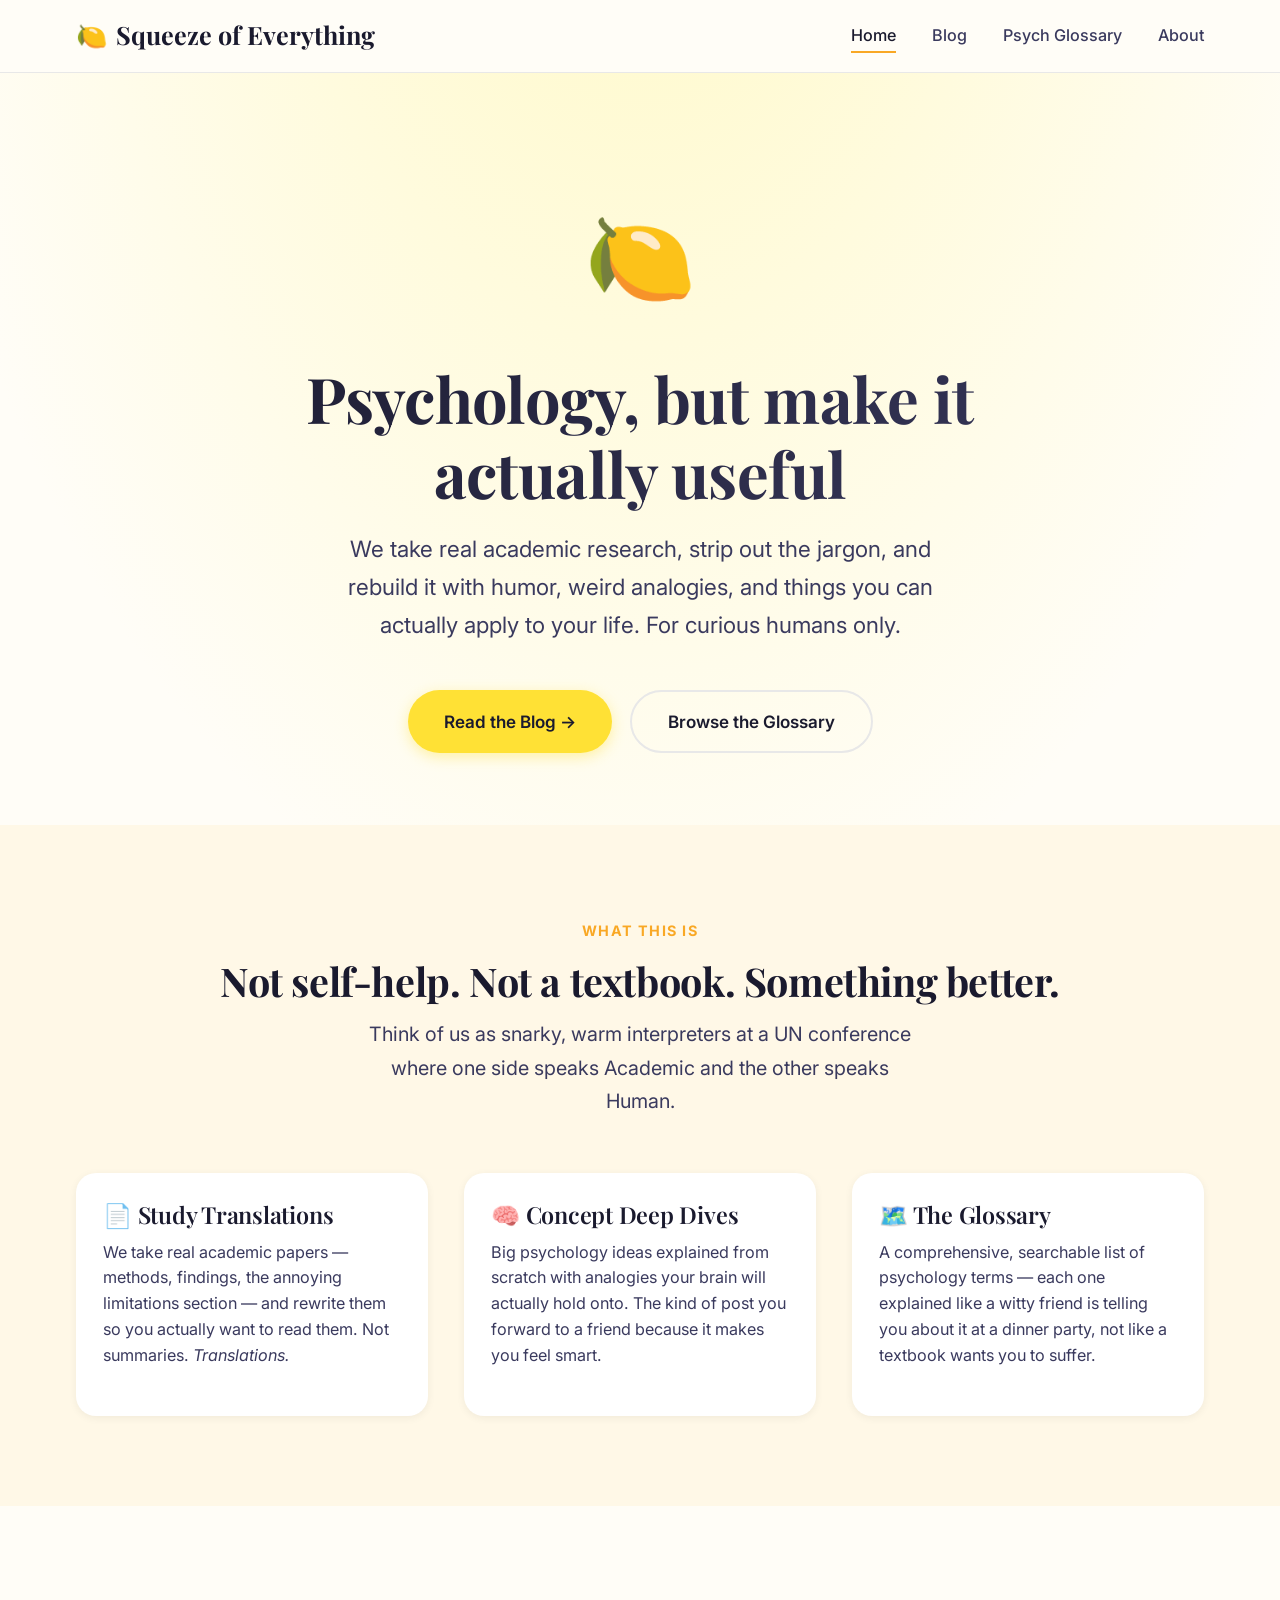
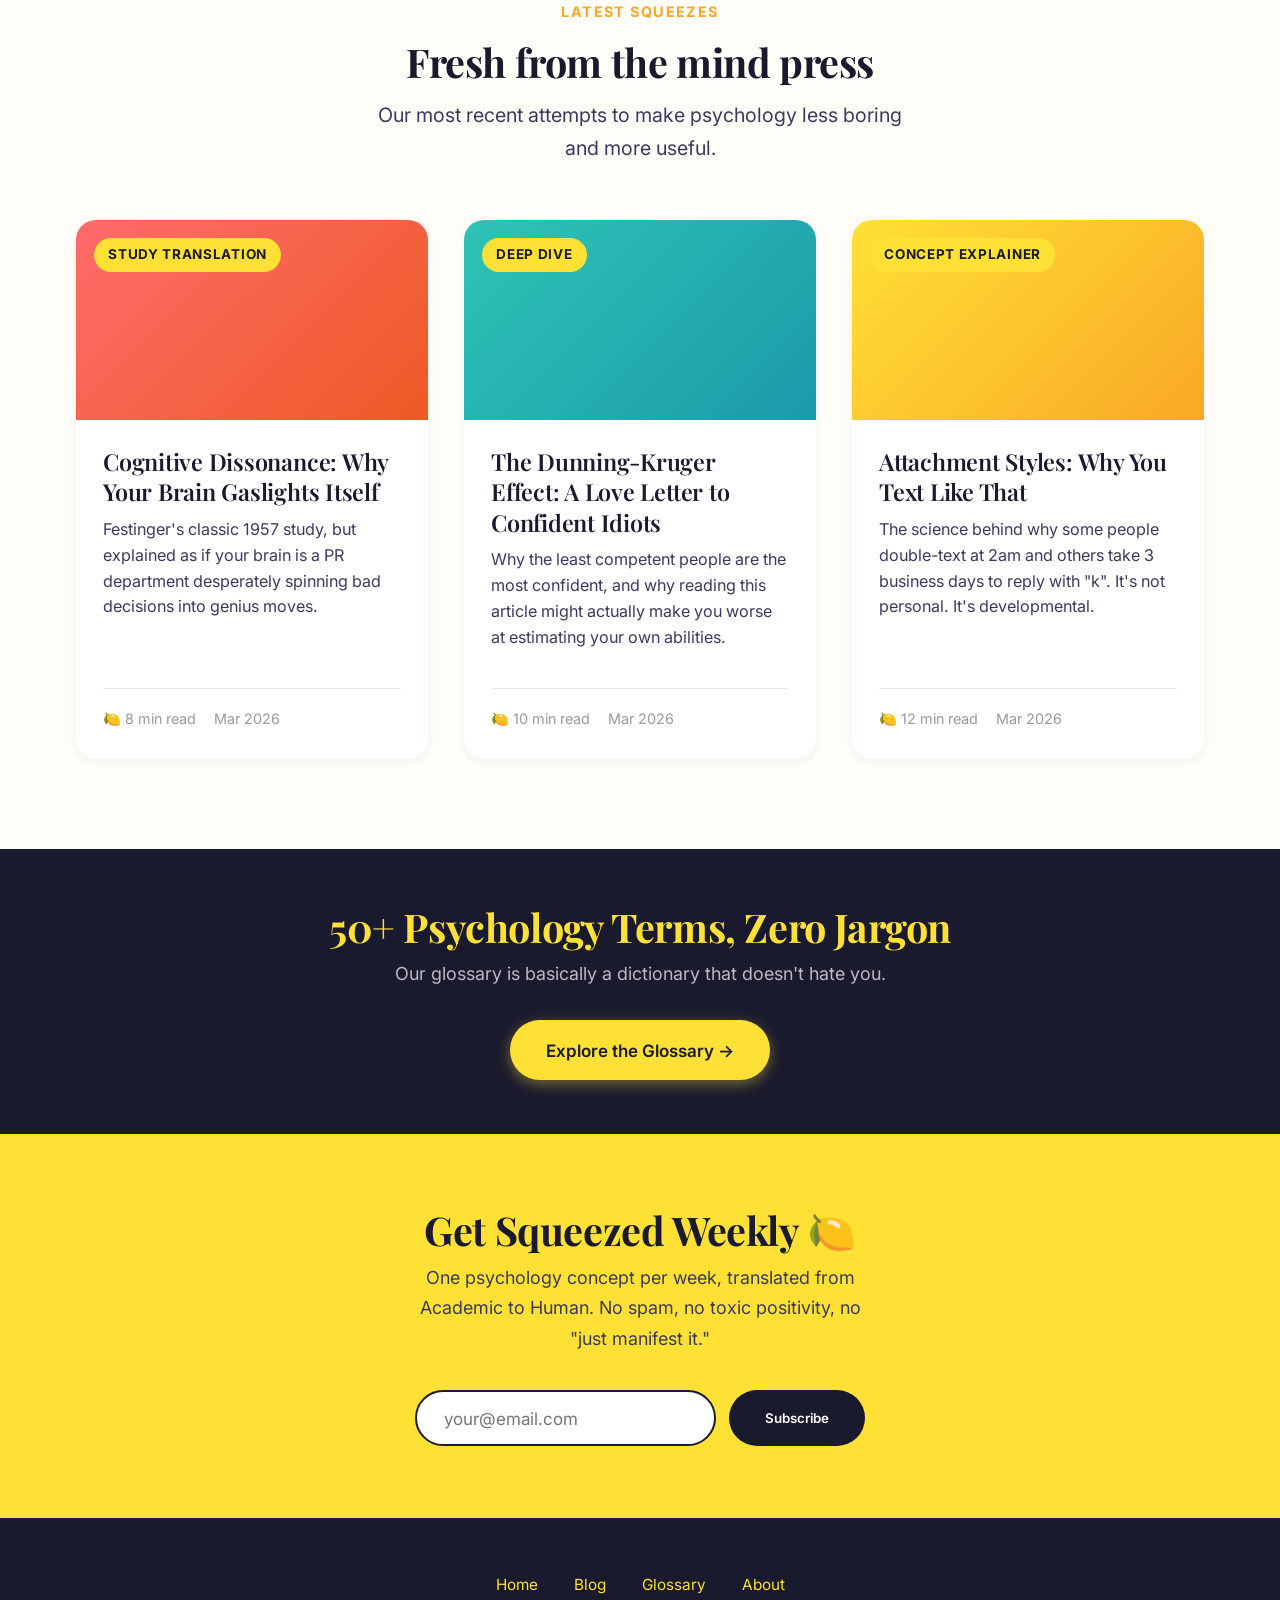
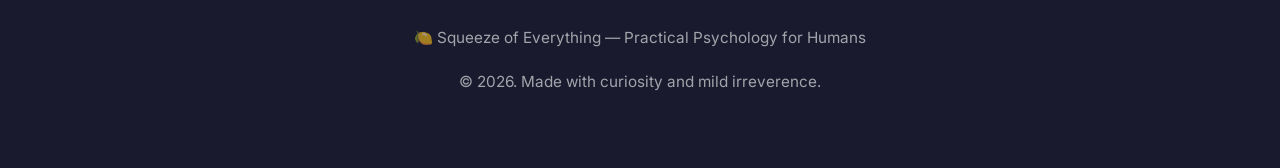
==== index.html @ 8d7f5285 "Initial launch: Squeeze of Everything — Practical Psychology for Humans Complete static website with" ====
<!DOCTYPE html>
<html lang="en">
<head>
  <meta charset="UTF-8">
  <meta name="viewport" content="width=device-width, initial-scale=1.0">
  <title>Squeeze of Everything — Practical Psychology for Humans</title>
  <meta name="description" content="Psychology concepts stripped of jargon, rebuilt with humor, weird analogies, and actual usefulness. For curious humans navigating their own mind.">
  <link rel="preconnect" href="https://fonts.googleapis.com">
  <link rel="preconnect" href="https://fonts.gstatic.com" crossorigin>
  <link href="https://fonts.googleapis.com/css2?family=Inter:wght@400;500;600;700&family=Playfair+Display:wght@600;700;800&display=swap" rel="stylesheet">
  <link rel="stylesheet" href="css/style.css">
  <link rel="icon" href="data:image/svg+xml,<svg xmlns=%22http://www.w3.org/2000/svg%22 viewBox=%220 0 100 100%22><text y=%22.9em%22 font-size=%2290%22>🍋</text></svg>">
</head>
<body>

  <!-- Navigation -->
  <nav class="nav">
    <div class="nav__inner">
      <a href="index.html" class="nav__logo">
        <span>🍋</span> Squeeze of Everything
      </a>
      <button class="nav__toggle" aria-label="Toggle menu" aria-expanded="false">
        <span></span><span></span><span></span>
      </button>
      <ul class="nav__links">
        <li><a href="index.html" class="active">Home</a></li>
        <li><a href="blog.html">Blog</a></li>
        <li><a href="glossary.html">Psych Glossary</a></li>
        <li><a href="about.html">About</a></li>
      </ul>
    </div>
  </nav>

  <!-- Hero -->
  <section class="hero">
    <div class="container">
      <div class="hero__lemon">🍋</div>
      <h1 class="hero__title">Psychology, but make it<br>actually useful</h1>
      <p class="hero__subtitle">We take real academic research, strip out the jargon, and rebuild it with humor, weird analogies, and things you can actually apply to your life. For curious humans only.</p>
      <div class="hero__cta">
        <a href="blog.html" class="btn btn--primary">Read the Blog →</a>
        <a href="glossary.html" class="btn btn--secondary">Browse the Glossary</a>
      </div>
    </div>
  </section>

  <!-- What We Do -->
  <section class="section section--alt">
    <div class="container">
      <div class="section__header">
        <span class="section__label">What This Is</span>
        <h2>Not self-help. Not a textbook. Something better.</h2>
        <p>Think of us as snarky, warm interpreters at a UN conference where one side speaks Academic and the other speaks Human.</p>
      </div>
      <div class="card-grid">
        <div class="blog-card">
          <div class="blog-card__body">
            <h3 class="blog-card__title">📄 Study Translations</h3>
            <p class="blog-card__excerpt">We take real academic papers — methods, findings, the annoying limitations section — and rewrite them so you actually want to read them. Not summaries. <em>Translations.</em></p>
          </div>
        </div>
        <div class="blog-card">
          <div class="blog-card__body">
            <h3 class="blog-card__title">🧠 Concept Deep Dives</h3>
            <p class="blog-card__excerpt">Big psychology ideas explained from scratch with analogies your brain will actually hold onto. The kind of post you forward to a friend because it makes you feel smart.</p>
          </div>
        </div>
        <div class="blog-card">
          <div class="blog-card__body">
            <h3 class="blog-card__title">🗺️ The Glossary</h3>
            <p class="blog-card__excerpt">A comprehensive, searchable list of psychology terms — each one explained like a witty friend is telling you about it at a dinner party, not like a textbook wants you to suffer.</p>
          </div>
        </div>
      </div>
    </div>
  </section>

  <!-- Featured Posts -->
  <section class="section">
    <div class="container">
      <div class="section__header">
        <span class="section__label">Latest Squeezes</span>
        <h2>Fresh from the mind press</h2>
        <p>Our most recent attempts to make psychology less boring and more useful.</p>
      </div>
      <div class="card-grid">
        <a href="blog/cognitive-dissonance.html" class="blog-card">
          <div class="blog-card__img" style="background: linear-gradient(135deg, #FF6B6B 0%, #ee5a24 100%);">
            <span class="blog-card__tag">Study Translation</span>
          </div>
          <div class="blog-card__body">
            <h3 class="blog-card__title">Cognitive Dissonance: Why Your Brain Gaslights Itself</h3>
            <p class="blog-card__excerpt">Festinger's classic 1957 study, but explained as if your brain is a PR department desperately spinning bad decisions into genius moves.</p>
            <div class="blog-card__meta">
              <span class="reading-time">🍋 8 min read</span>
              <span>Mar 2026</span>
            </div>
          </div>
        </a>
        <a href="blog/dunning-kruger.html" class="blog-card">
          <div class="blog-card__img" style="background: linear-gradient(135deg, #2EC4B6 0%, #1B9AAA 100%);">
            <span class="blog-card__tag">Deep Dive</span>
          </div>
          <div class="blog-card__body">
            <h3 class="blog-card__title">The Dunning-Kruger Effect: A Love Letter to Confident Idiots</h3>
            <p class="blog-card__excerpt">Why the least competent people are the most confident, and why reading this article might actually make you worse at estimating your own abilities.</p>
            <div class="blog-card__meta">
              <span class="reading-time">🍋 10 min read</span>
              <span>Mar 2026</span>
            </div>
          </div>
        </a>
        <a href="blog/attachment-styles.html" class="blog-card">
          <div class="blog-card__img" style="background: linear-gradient(135deg, #FFE135 0%, #F9A825 100%);">
            <span class="blog-card__tag">Concept Explainer</span>
          </div>
          <div class="blog-card__body">
            <h3 class="blog-card__title">Attachment Styles: Why You Text Like That</h3>
            <p class="blog-card__excerpt">The science behind why some people double-text at 2am and others take 3 business days to reply with "k". It's not personal. It's developmental.</p>
            <div class="blog-card__meta">
              <span class="reading-time">🍋 12 min read</span>
              <span>Mar 2026</span>
            </div>
          </div>
        </a>
      </div>
    </div>
  </section>

  <!-- Highlight Strip -->
  <section class="highlight-strip">
    <div class="container">
      <h2>50+ Psychology Terms, Zero Jargon</h2>
      <p>Our glossary is basically a dictionary that doesn't hate you.</p>
      <br>
      <a href="glossary.html" class="btn btn--primary">Explore the Glossary →</a>
    </div>
  </section>

  <!-- Newsletter -->
  <section class="newsletter">
    <div class="container">
      <h2>Get Squeezed Weekly 🍋</h2>
      <p>One psychology concept per week, translated from Academic to Human. No spam, no toxic positivity, no "just manifest it."</p>
      <form class="newsletter__form">
        <input type="email" class="newsletter__input" placeholder="your@email.com" required>
        <button type="submit" class="newsletter__btn">Subscribe</button>
      </form>
    </div>
  </section>

  <!-- Footer -->
  <footer class="footer">
    <div class="container">
      <ul class="footer__links">
        <li><a href="index.html">Home</a></li>
        <li><a href="blog.html">Blog</a></li>
        <li><a href="glossary.html">Glossary</a></li>
        <li><a href="about.html">About</a></li>
      </ul>
      <p>🍋 Squeeze of Everything — Practical Psychology for Humans</p>
      <p style="margin-top: 0.5rem;">© 2026. Made with curiosity and mild irreverence.</p>
    </div>
  </footer>

  <script src="js/main.js"></script>
</body>
</html>
---- css/style.css ----
/* ============================================
   SOE Website — Practical Psychology for Humans
   ============================================ */

/* --- Reset & Base --- */
*, *::before, *::after {
  box-sizing: border-box;
  margin: 0;
  padding: 0;
}

:root {
  --lemon: #FFE135;
  --lemon-light: #FFF9C4;
  --lemon-dark: #F9A825;
  --ink: #1a1a2e;
  --ink-light: #3a3a5e;
  --paper: #FFFDF7;
  --paper-alt: #FFF8E7;
  --accent: #FF6B6B;
  --accent-teal: #2EC4B6;
  --gray-100: #f7f7f7;
  --gray-200: #e8e8e8;
  --gray-400: #999;
  --gray-600: #666;
  --radius: 12px;
  --radius-lg: 20px;
  --shadow-sm: 0 2px 8px rgba(0,0,0,0.06);
  --shadow-md: 0 4px 20px rgba(0,0,0,0.08);
  --shadow-lg: 0 8px 40px rgba(0,0,0,0.12);
  --font-main: 'Inter', -apple-system, BlinkMacSystemFont, 'Segoe UI', sans-serif;
  --font-display: 'Playfair Display', Georgia, serif;
  --font-mono: 'JetBrains Mono', 'Fira Code', monospace;
  --max-width: 1200px;
  --max-width-narrow: 780px;
}

html {
  scroll-behavior: smooth;
  font-size: 18px;
}

body {
  font-family: var(--font-main);
  background: var(--paper);
  color: var(--ink);
  line-height: 1.7;
  -webkit-font-smoothing: antialiased;
}

a {
  color: var(--ink);
  text-decoration: none;
  transition: color 0.2s;
}

img { max-width: 100%; display: block; }

/* --- Typography --- */
h1, h2, h3, h4 {
  font-family: var(--font-display);
  line-height: 1.2;
  letter-spacing: -0.01em;
}

h1 { font-size: 3rem; font-weight: 700; }
h2 { font-size: 2.2rem; font-weight: 700; }
h3 { font-size: 1.5rem; font-weight: 600; }
h4 { font-size: 1.15rem; font-weight: 600; }

p { margin-bottom: 1.2em; }

/* --- Utility --- */
.container {
  max-width: var(--max-width);
  margin: 0 auto;
  padding: 0 2rem;
}

.container--narrow {
  max-width: var(--max-width-narrow);
  margin: 0 auto;
  padding: 0 2rem;
}

.sr-only {
  position: absolute; width: 1px; height: 1px;
  padding: 0; margin: -1px; overflow: hidden;
  clip: rect(0,0,0,0); border: 0;
}

/* --- Navigation --- */
.nav {
  position: sticky;
  top: 0;
  z-index: 100;
  background: rgba(255, 253, 247, 0.92);
  backdrop-filter: blur(12px);
  -webkit-backdrop-filter: blur(12px);
  border-bottom: 1px solid var(--gray-200);
  padding: 0.8rem 0;
}

.nav__inner {
  display: flex;
  align-items: center;
  justify-content: space-between;
  max-width: var(--max-width);
  margin: 0 auto;
  padding: 0 2rem;
}

.nav__logo {
  display: flex;
  align-items: center;
  gap: 0.5rem;
  font-family: var(--font-display);
  font-size: 1.4rem;
  font-weight: 700;
  color: var(--ink);
}

.nav__logo svg {
  width: 36px;
  height: 36px;
}

.nav__links {
  display: flex;
  gap: 2rem;
  list-style: none;
  align-items: center;
}

.nav__links a {
  font-size: 0.9rem;
  font-weight: 500;
  color: var(--ink-light);
  position: relative;
  padding: 0.3rem 0;
}

.nav__links a:hover,
.nav__links a.active {
  color: var(--ink);
}

.nav__links a::after {
  content: '';
  position: absolute;
  bottom: -2px;
  left: 0;
  width: 0;
  height: 2px;
  background: var(--lemon-dark);
  transition: width 0.3s;
}

.nav__links a:hover::after,
.nav__links a.active::after {
  width: 100%;
}

/* Mobile nav */
.nav__toggle {
  display: none;
  background: none;
  border: none;
  cursor: pointer;
  padding: 0.5rem;
}

.nav__toggle span {
  display: block;
  width: 24px;
  height: 2px;
  background: var(--ink);
  margin: 5px 0;
  transition: 0.3s;
}

@media (max-width: 768px) {
  .nav__toggle { display: block; }
  .nav__links {
    display: none;
    position: absolute;
    top: 100%;
    left: 0;
    right: 0;
    flex-direction: column;
    background: var(--paper);
    padding: 1.5rem 2rem;
    gap: 1rem;
    border-bottom: 1px solid var(--gray-200);
    box-shadow: var(--shadow-md);
  }
  .nav__links.open { display: flex; }
}

/* --- Hero --- */
.hero {
  padding: 6rem 0 4rem;
  text-align: center;
  position: relative;
  overflow: hidden;
}

.hero::before {
  content: '';
  position: absolute;
  top: -50%;
  left: -20%;
  width: 140%;
  height: 200%;
  background: radial-gradient(ellipse at center top, var(--lemon-light) 0%, transparent 60%);
  z-index: -1;
}

.hero__lemon {
  font-size: 5rem;
  margin-bottom: 1.5rem;
  display: inline-block;
  animation: float 3s ease-in-out infinite;
}

@keyframes float {
  0%, 100% { transform: translateY(0) rotate(0deg); }
  50% { transform: translateY(-10px) rotate(3deg); }
}

.hero__title {
  font-size: 3.5rem;
  margin-bottom: 1rem;
  background: linear-gradient(135deg, var(--ink) 0%, var(--ink-light) 100%);
  -webkit-background-clip: text;
  -webkit-text-fill-color: transparent;
  background-clip: text;
}

.hero__subtitle {
  font-size: 1.25rem;
  color: var(--ink-light);
  max-width: 600px;
  margin: 0 auto 2.5rem;
  font-weight: 400;
}

.hero__cta {
  display: inline-flex;
  gap: 1rem;
  flex-wrap: wrap;
  justify-content: center;
}

/* --- Buttons --- */
.btn {
  display: inline-flex;
  align-items: center;
  gap: 0.5rem;
  padding: 0.85rem 2rem;
  border-radius: 50px;
  font-family: var(--font-main);
  font-size: 0.95rem;
  font-weight: 600;
  border: none;
  cursor: pointer;
  transition: all 0.3s;
}

.btn--primary {
  background: var(--lemon);
  color: var(--ink);
  box-shadow: 0 4px 14px rgba(255, 225, 53, 0.4);
}

.btn--primary:hover {
  background: var(--lemon-dark);
  transform: translateY(-2px);
  box-shadow: 0 6px 20px rgba(255, 225, 53, 0.5);
}

.btn--secondary {
  background: transparent;
  color: var(--ink);
  border: 2px solid var(--gray-200);
}

.btn--secondary:hover {
  border-color: var(--ink);
  transform: translateY(-2px);
}

/* --- Section --- */
.section {
  padding: 5rem 0;
}

.section--alt {
  background: var(--paper-alt);
}

.section__header {
  text-align: center;
  margin-bottom: 3rem;
}

.section__header h2 {
  margin-bottom: 0.75rem;
}

.section__header p {
  color: var(--ink-light);
  font-size: 1.1rem;
  max-width: 550px;
  margin: 0 auto;
}

.section__label {
  display: inline-block;
  font-size: 0.8rem;
  font-weight: 700;
  text-transform: uppercase;
  letter-spacing: 0.1em;
  color: var(--lemon-dark);
  margin-bottom: 0.75rem;
}

/* --- Card Grid --- */
.card-grid {
  display: grid;
  grid-template-columns: repeat(auto-fill, minmax(340px, 1fr));
  gap: 2rem;
}

@media (max-width: 768px) {
  .card-grid {
    grid-template-columns: 1fr;
  }
}

/* --- Blog Card --- */
.blog-card {
  background: white;
  border-radius: var(--radius-lg);
  overflow: hidden;
  box-shadow: var(--shadow-sm);
  transition: all 0.3s;
  display: flex;
  flex-direction: column;
}

.blog-card:hover {
  transform: translateY(-4px);
  box-shadow: var(--shadow-lg);
}

.blog-card__img {
  height: 200px;
  background-size: cover;
  background-position: center;
  position: relative;
}

.blog-card__tag {
  position: absolute;
  top: 1rem;
  left: 1rem;
  background: var(--lemon);
  color: var(--ink);
  padding: 0.3rem 0.8rem;
  border-radius: 50px;
  font-size: 0.75rem;
  font-weight: 700;
  text-transform: uppercase;
  letter-spacing: 0.05em;
}

.blog-card__body {
  padding: 1.5rem;
  flex: 1;
  display: flex;
  flex-direction: column;
}

.blog-card__title {
  font-family: var(--font-display);
  font-size: 1.3rem;
  margin-bottom: 0.5rem;
  line-height: 1.3;
}

.blog-card__excerpt {
  color: var(--ink-light);
  font-size: 0.9rem;
  line-height: 1.6;
  flex: 1;
}

.blog-card__meta {
  display: flex;
  align-items: center;
  gap: 1rem;
  margin-top: 1rem;
  padding-top: 1rem;
  border-top: 1px solid var(--gray-200);
  font-size: 0.8rem;
  color: var(--gray-400);
}

/* --- Blog Post (Full Article) --- */
.article {
  padding: 4rem 0;
}

.article__header {
  text-align: center;
  margin-bottom: 3rem;
  padding-bottom: 2rem;
  border-bottom: 1px solid var(--gray-200);
}

.article__tag {
  display: inline-block;
  background: var(--lemon);
  color: var(--ink);
  padding: 0.3rem 1rem;
  border-radius: 50px;
  font-size: 0.8rem;
  font-weight: 700;
  text-transform: uppercase;
  letter-spacing: 0.05em;
  margin-bottom: 1.5rem;
}

.article__title {
  font-size: 2.8rem;
  margin-bottom: 1rem;
  max-width: 700px;
  margin-left: auto;
  margin-right: auto;
}

.article__subtitle {
  font-size: 1.2rem;
  color: var(--ink-light);
  max-width: 600px;
  margin: 0 auto 1.5rem;
}

.article__meta {
  font-size: 0.85rem;
  color: var(--gray-400);
}

.article__content {
  font-size: 1.05rem;
  line-height: 1.8;
}

.article__content h2 {
  margin: 2.5rem 0 1rem;
  font-size: 1.8rem;
}

.article__content h3 {
  margin: 2rem 0 0.75rem;
  font-size: 1.3rem;
}

.article__content blockquote {
  border-left: 4px solid var(--lemon);
  padding: 1rem 1.5rem;
  margin: 1.5rem 0;
  background: var(--lemon-light);
  border-radius: 0 var(--radius) var(--radius) 0;
  font-style: italic;
  color: var(--ink-light);
}

.article__content ul, .article__content ol {
  margin: 1rem 0 1.5rem 1.5rem;
}

.article__content li {
  margin-bottom: 0.5rem;
}

.article__content .callout {
  background: var(--paper-alt);
  border: 1px solid var(--gray-200);
  border-radius: var(--radius);
  padding: 1.5rem;
  margin: 2rem 0;
}

.article__content .callout--study {
  border-left: 4px solid var(--accent-teal);
}

.article__content .callout--snarky {
  border-left: 4px solid var(--accent);
}

.article__content .callout__label {
  font-weight: 700;
  font-size: 0.8rem;
  text-transform: uppercase;
  letter-spacing: 0.08em;
  margin-bottom: 0.5rem;
  color: var(--accent-teal);
}

.article__content .callout--snarky .callout__label {
  color: var(--accent);
}

.article__content code {
  font-family: var(--font-mono);
  background: var(--gray-100);
  padding: 0.15em 0.4em;
  border-radius: 4px;
  font-size: 0.88em;
}

/* --- Glossary --- */
.glossary__search {
  max-width: 500px;
  margin: 0 auto 2rem;
}

.glossary__input {
  width: 100%;
  padding: 1rem 1.5rem;
  border: 2px solid var(--gray-200);
  border-radius: 50px;
  font-family: var(--font-main);
  font-size: 1rem;
  background: white;
  transition: border-color 0.3s;
  outline: none;
}

.glossary__input:focus {
  border-color: var(--lemon-dark);
}

.glossary__filter-bar {
  display: flex;
  justify-content: center;
  flex-wrap: wrap;
  gap: 0.5rem;
  margin-bottom: 3rem;
}

.glossary__filter-btn {
  padding: 0.5rem 1.2rem;
  border: 1px solid var(--gray-200);
  border-radius: 50px;
  background: white;
  font-family: var(--font-main);
  font-size: 0.85rem;
  cursor: pointer;
  transition: all 0.2s;
}

.glossary__filter-btn:hover,
.glossary__filter-btn.active {
  background: var(--lemon);
  border-color: var(--lemon);
  color: var(--ink);
}

.glossary__grid {
  display: grid;
  grid-template-columns: repeat(auto-fill, minmax(300px, 1fr));
  gap: 1.5rem;
}

.glossary-card {
  background: white;
  border-radius: var(--radius);
  padding: 1.5rem;
  box-shadow: var(--shadow-sm);
  transition: all 0.3s;
  border-left: 4px solid var(--lemon);
}

.glossary-card:hover {
  box-shadow: var(--shadow-md);
  transform: translateY(-2px);
}

.glossary-card__term {
  font-family: var(--font-display);
  font-size: 1.15rem;
  font-weight: 700;
  margin-bottom: 0.3rem;
}

.glossary-card__aka {
  font-size: 0.8rem;
  color: var(--gray-400);
  font-style: italic;
  margin-bottom: 0.5rem;
}

.glossary-card__def {
  font-size: 0.9rem;
  color: var(--ink-light);
  line-height: 1.5;
  margin-bottom: 0.75rem;
}

.glossary-card__tags {
  display: flex;
  flex-wrap: wrap;
  gap: 0.4rem;
  margin-bottom: 0.75rem;
}

.glossary-card__tag {
  font-size: 0.7rem;
  padding: 0.2rem 0.6rem;
  border-radius: 50px;
  background: var(--lemon-light);
  color: var(--ink-light);
  font-weight: 600;
}

.glossary-card__link {
  font-size: 0.85rem;
  font-weight: 600;
  color: var(--lemon-dark);
  display: inline-flex;
  align-items: center;
  gap: 0.3rem;
}

.glossary-card__link:hover {
  color: var(--ink);
}

/* --- About Section --- */
.about__content {
  display: grid;
  grid-template-columns: 1fr 1fr;
  gap: 4rem;
  align-items: center;
}

.about__text h2 {
  margin-bottom: 1rem;
}

.about__visual {
  display: flex;
  justify-content: center;
  align-items: center;
}

.about__lemon-big {
  font-size: 12rem;
  animation: float 4s ease-in-out infinite;
}

@media (max-width: 768px) {
  .about__content {
    grid-template-columns: 1fr;
    gap: 2rem;
    text-align: center;
  }
  .about__lemon-big { font-size: 8rem; }
}

/* --- Featured / Highlight Strip --- */
.highlight-strip {
  background: var(--ink);
  color: white;
  padding: 3rem 0;
  text-align: center;
}

.highlight-strip h2 {
  color: var(--lemon);
  margin-bottom: 0.5rem;
}

.highlight-strip p {
  color: rgba(255,255,255,0.7);
  max-width: 500px;
  margin: 0 auto;
}

/* --- Newsletter --- */
.newsletter {
  background: var(--lemon);
  padding: 4rem 0;
  text-align: center;
  border-radius: 0;
}

.newsletter h2 {
  margin-bottom: 0.5rem;
}

.newsletter p {
  color: var(--ink-light);
  margin-bottom: 2rem;
  max-width: 450px;
  margin-left: auto;
  margin-right: auto;
}

.newsletter__form {
  display: flex;
  gap: 0.75rem;
  max-width: 450px;
  margin: 0 auto;
  flex-wrap: wrap;
  justify-content: center;
}

.newsletter__input {
  flex: 1;
  min-width: 200px;
  padding: 0.85rem 1.5rem;
  border: 2px solid var(--ink);
  border-radius: 50px;
  font-family: var(--font-main);
  font-size: 0.95rem;
  background: white;
  outline: none;
}

.newsletter__input:focus {
  box-shadow: 0 0 0 3px rgba(26, 26, 46, 0.2);
}

.newsletter__btn {
  padding: 0.85rem 2rem;
  background: var(--ink);
  color: white;
  border: none;
  border-radius: 50px;
  font-family: var(--font-main);
  font-weight: 600;
  cursor: pointer;
  transition: 0.3s;
}

.newsletter__btn:hover {
  background: var(--ink-light);
}

/* --- Footer --- */
.footer {
  background: var(--ink);
  color: rgba(255,255,255,0.6);
  padding: 3rem 0;
  text-align: center;
  font-size: 0.85rem;
}

.footer a {
  color: var(--lemon);
}

.footer a:hover {
  color: white;
}

.footer__links {
  display: flex;
  justify-content: center;
  gap: 2rem;
  list-style: none;
  margin-bottom: 1.5rem;
}

/* --- Reading Time Badge --- */
.reading-time {
  display: inline-flex;
  align-items: center;
  gap: 0.3rem;
  font-size: 0.8rem;
  color: var(--gray-400);
}

/* --- Back Link --- */
.back-link {
  display: inline-flex;
  align-items: center;
  gap: 0.4rem;
  font-size: 0.9rem;
  color: var(--ink-light);
  margin-bottom: 2rem;
  font-weight: 500;
}

.back-link:hover { color: var(--ink); }

/* --- Responsive typography --- */
@media (max-width: 768px) {
  html { font-size: 16px; }
  h1 { font-size: 2.2rem; }
  .hero__title { font-size: 2.5rem; }
  .article__title { font-size: 2rem; }
  .hero { padding: 4rem 0 3rem; }
  .section { padding: 3rem 0; }
}

/* --- Transition for page loads --- */
.fade-in {
  animation: fadeIn 0.5s ease-in;
}

@keyframes fadeIn {
  from { opacity: 0; transform: translateY(10px); }
  to { opacity: 1; transform: translateY(0); }
}
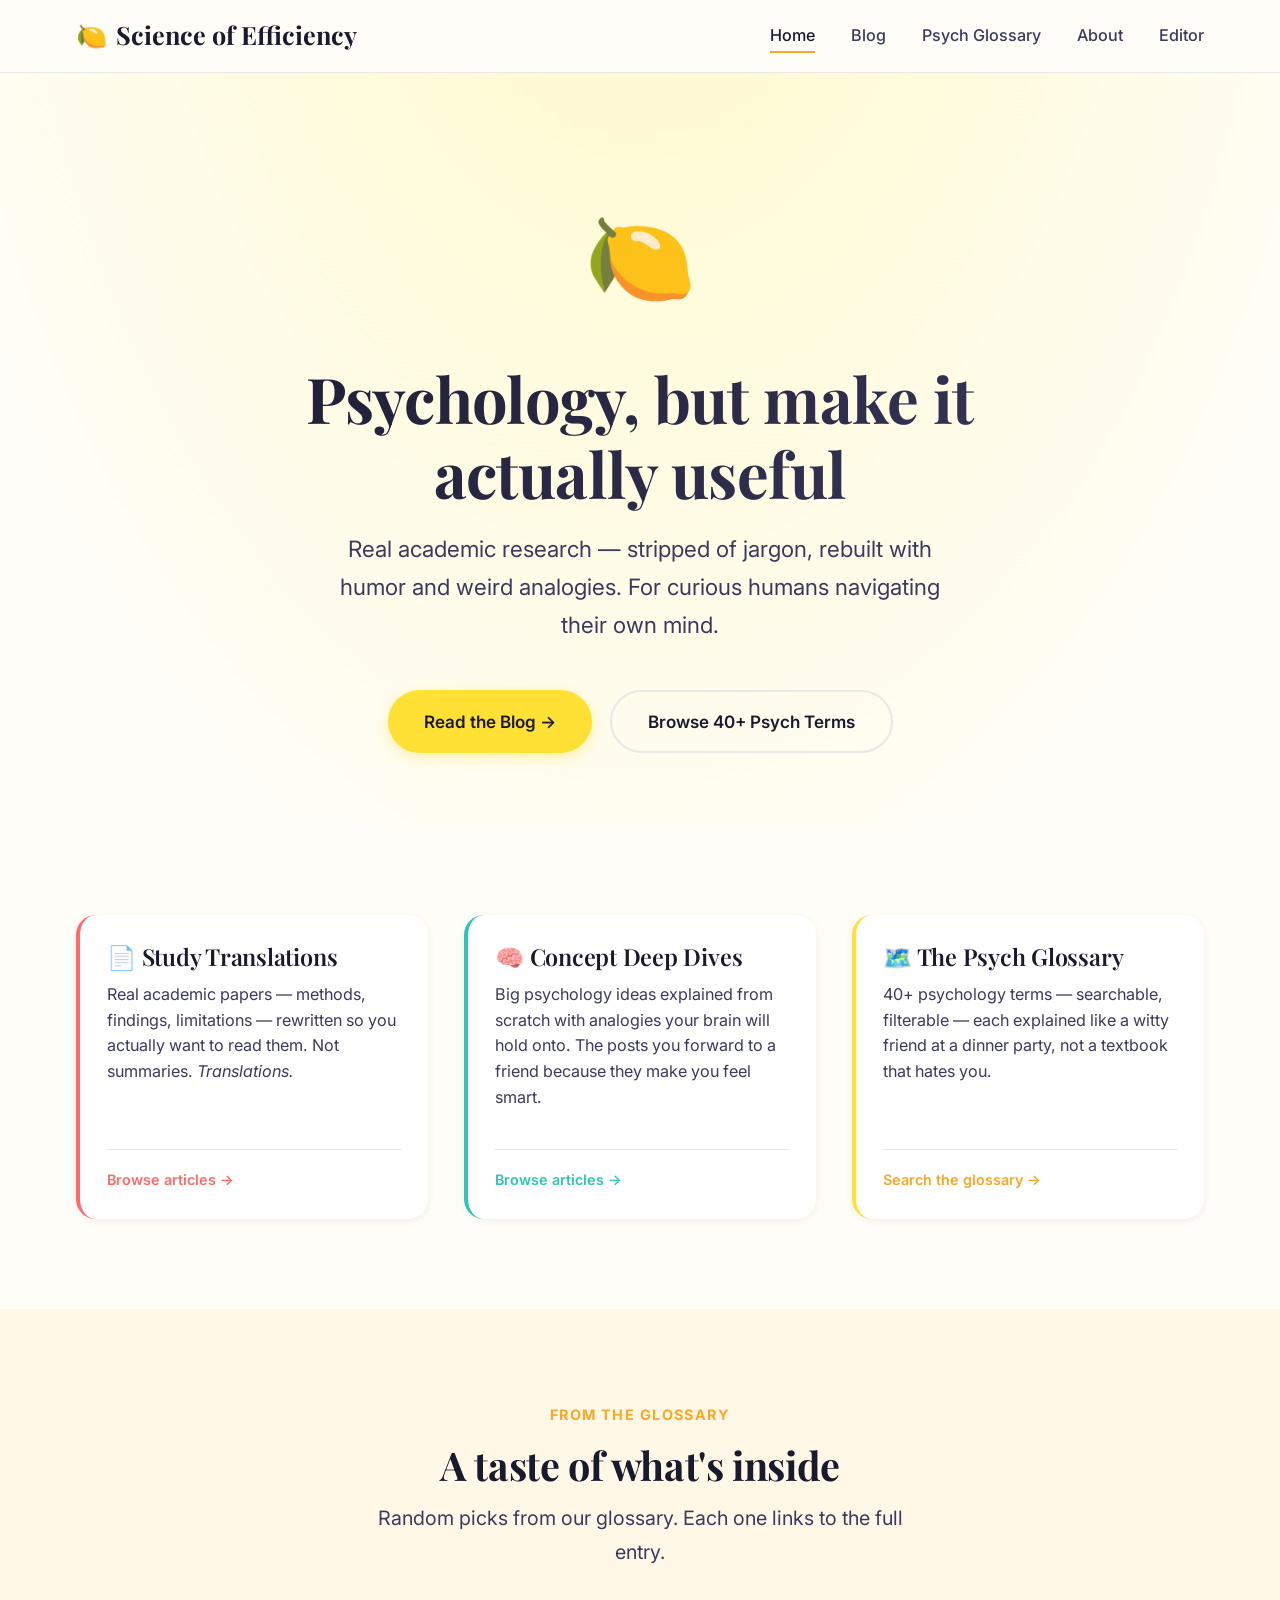
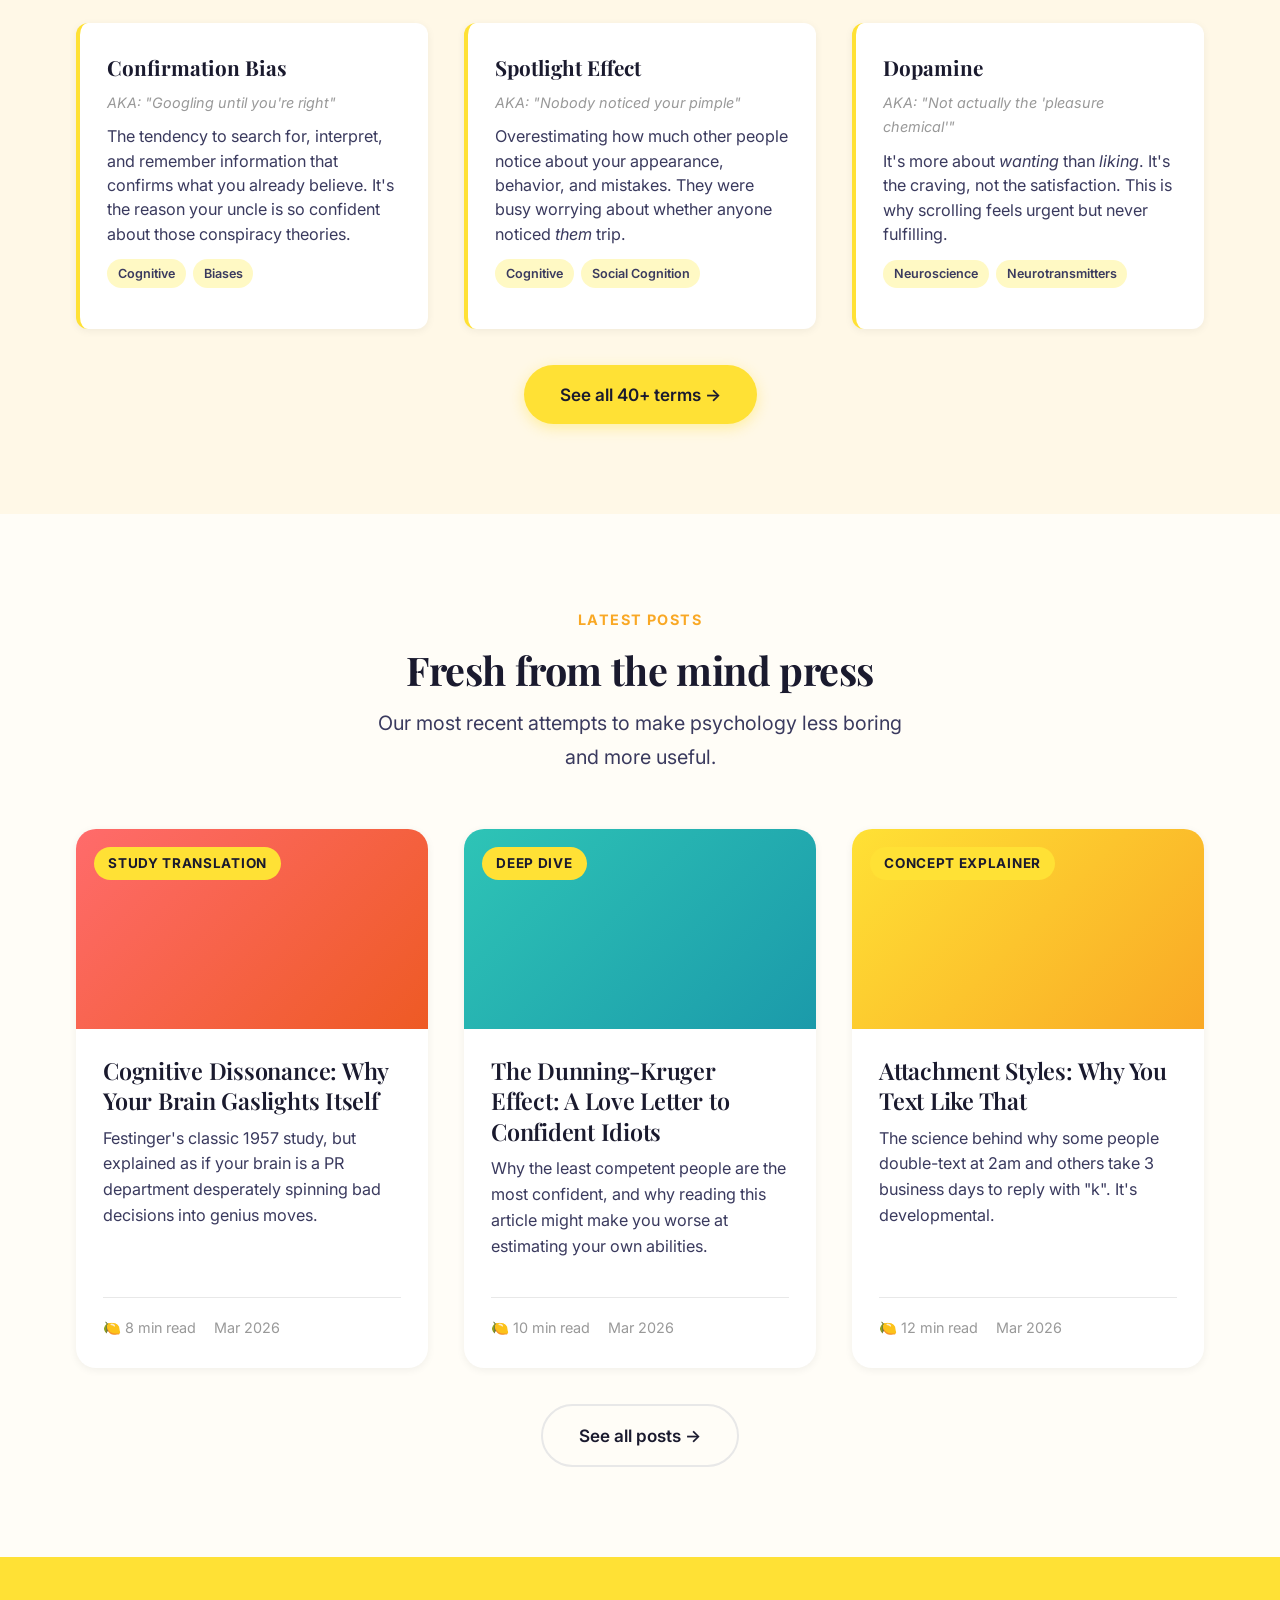
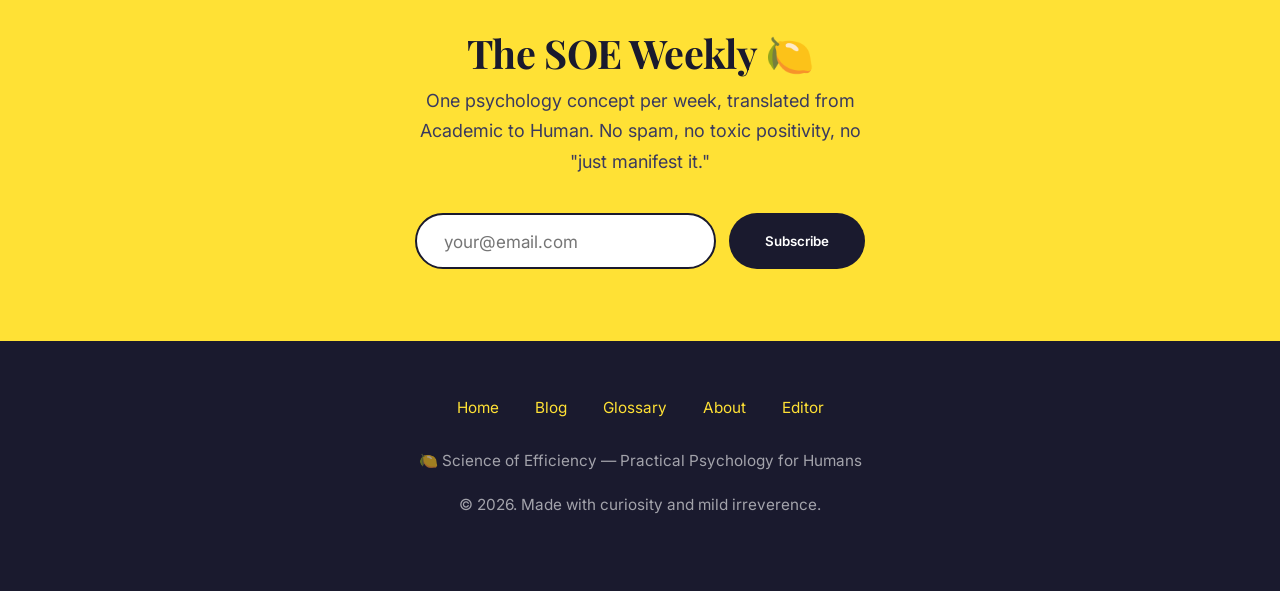
==== commit 927c5eb7: "Rename to Science of Efficiency, redesign homepage, add content editor - Rename "Squeeze of Everythi" ====
--- a/index.html
+++ b/index.html
@@ -3,7 +3,7 @@
 <head>
   <meta charset="UTF-8">
   <meta name="viewport" content="width=device-width, initial-scale=1.0">
-  <title>Squeeze of Everything — Practical Psychology for Humans</title>
+  <title>Science of Efficiency — Practical Psychology for Humans</title>
   <meta name="description" content="Psychology concepts stripped of jargon, rebuilt with humor, weird analogies, and actual usefulness. For curious humans navigating their own mind.">
   <link rel="preconnect" href="https://fonts.googleapis.com">
   <link rel="preconnect" href="https://fonts.gstatic.com" crossorigin>
@@ -17,7 +17,7 @@
   <nav class="nav">
     <div class="nav__inner">
       <a href="index.html" class="nav__logo">
-        <span>🍋</span> Squeeze of Everything
+        <span>🍋</span> Science of Efficiency
       </a>
       <button class="nav__toggle" aria-label="Toggle menu" aria-expanded="false">
         <span></span><span></span><span></span>
@@ -27,59 +27,106 @@
         <li><a href="blog.html">Blog</a></li>
         <li><a href="glossary.html">Psych Glossary</a></li>
         <li><a href="about.html">About</a></li>
+        <li><a href="editor.html">Editor</a></li>
       </ul>
     </div>
   </nav>
 
-  <!-- Hero -->
+  <!-- Hero — concise, clear, actionable -->
   <section class="hero">
     <div class="container">
       <div class="hero__lemon">🍋</div>
       <h1 class="hero__title">Psychology, but make it<br>actually useful</h1>
-      <p class="hero__subtitle">We take real academic research, strip out the jargon, and rebuild it with humor, weird analogies, and things you can actually apply to your life. For curious humans only.</p>
+      <p class="hero__subtitle">Real academic research — stripped of jargon, rebuilt with humor and weird analogies. For curious humans navigating their own mind.</p>
       <div class="hero__cta">
         <a href="blog.html" class="btn btn--primary">Read the Blog →</a>
-        <a href="glossary.html" class="btn btn--secondary">Browse the Glossary</a>
-      </div>
-    </div>
-  </section>
-
-  <!-- What We Do -->
+        <a href="glossary.html" class="btn btn--secondary">Browse 40+ Psych Terms</a>
+      </div>
+    </div>
+  </section>
+
+  <!-- Quick Navigation — the "what's here" dashboard -->
+  <section class="section">
+    <div class="container">
+      <div class="card-grid" style="grid-template-columns: repeat(auto-fill, minmax(280px, 1fr));">
+
+        <a href="blog.html" class="blog-card" style="border-left: 4px solid #FF6B6B;">
+          <div class="blog-card__body">
+            <h3 class="blog-card__title">📄 Study Translations</h3>
+            <p class="blog-card__excerpt">Real academic papers — methods, findings, limitations — rewritten so you actually want to read them. Not summaries. <em>Translations.</em></p>
+            <div class="blog-card__meta">
+              <span style="color: #FF6B6B; font-weight: 600;">Browse articles →</span>
+            </div>
+          </div>
+        </a>
+
+        <a href="blog.html" class="blog-card" style="border-left: 4px solid #2EC4B6;">
+          <div class="blog-card__body">
+            <h3 class="blog-card__title">🧠 Concept Deep Dives</h3>
+            <p class="blog-card__excerpt">Big psychology ideas explained from scratch with analogies your brain will hold onto. The posts you forward to a friend because they make you feel smart.</p>
+            <div class="blog-card__meta">
+              <span style="color: #2EC4B6; font-weight: 600;">Browse articles →</span>
+            </div>
+          </div>
+        </a>
+
+        <a href="glossary.html" class="blog-card" style="border-left: 4px solid #FFE135;">
+          <div class="blog-card__body">
+            <h3 class="blog-card__title">🗺️ The Psych Glossary</h3>
+            <p class="blog-card__excerpt">40+ psychology terms — searchable, filterable — each explained like a witty friend at a dinner party, not a textbook that hates you.</p>
+            <div class="blog-card__meta">
+              <span style="color: #F9A825; font-weight: 600;">Search the glossary →</span>
+            </div>
+          </div>
+        </a>
+
+      </div>
+    </div>
+  </section>
+
+  <!-- Quick Glossary Sampler -->
   <section class="section section--alt">
     <div class="container">
       <div class="section__header">
-        <span class="section__label">What This Is</span>
-        <h2>Not self-help. Not a textbook. Something better.</h2>
-        <p>Think of us as snarky, warm interpreters at a UN conference where one side speaks Academic and the other speaks Human.</p>
-      </div>
-      <div class="card-grid">
-        <div class="blog-card">
-          <div class="blog-card__body">
-            <h3 class="blog-card__title">📄 Study Translations</h3>
-            <p class="blog-card__excerpt">We take real academic papers — methods, findings, the annoying limitations section — and rewrite them so you actually want to read them. Not summaries. <em>Translations.</em></p>
-          </div>
-        </div>
-        <div class="blog-card">
-          <div class="blog-card__body">
-            <h3 class="blog-card__title">🧠 Concept Deep Dives</h3>
-            <p class="blog-card__excerpt">Big psychology ideas explained from scratch with analogies your brain will actually hold onto. The kind of post you forward to a friend because it makes you feel smart.</p>
-          </div>
-        </div>
-        <div class="blog-card">
-          <div class="blog-card__body">
-            <h3 class="blog-card__title">🗺️ The Glossary</h3>
-            <p class="blog-card__excerpt">A comprehensive, searchable list of psychology terms — each one explained like a witty friend is telling you about it at a dinner party, not like a textbook wants you to suffer.</p>
-          </div>
-        </div>
-      </div>
-    </div>
-  </section>
-
-  <!-- Featured Posts -->
+        <span class="section__label">From the Glossary</span>
+        <h2>A taste of what's inside</h2>
+        <p>Random picks from our glossary. Each one links to the full entry.</p>
+      </div>
+      <div class="card-grid" style="grid-template-columns: repeat(auto-fill, minmax(300px, 1fr));">
+
+        <a href="glossary.html" class="glossary-card" data-category="cognitive" style="text-decoration: none;">
+          <div class="glossary-card__term">Confirmation Bias</div>
+          <div class="glossary-card__aka">AKA: "Googling until you're right"</div>
+          <div class="glossary-card__def">The tendency to search for, interpret, and remember information that confirms what you already believe. It's the reason your uncle is so confident about those conspiracy theories.</div>
+          <div class="glossary-card__tags"><span class="glossary-card__tag">Cognitive</span><span class="glossary-card__tag">Biases</span></div>
+        </a>
+
+        <a href="glossary.html" class="glossary-card" data-category="social" style="text-decoration: none;">
+          <div class="glossary-card__term">Spotlight Effect</div>
+          <div class="glossary-card__aka">AKA: "Nobody noticed your pimple"</div>
+          <div class="glossary-card__def">Overestimating how much other people notice about your appearance, behavior, and mistakes. They were busy worrying about whether anyone noticed <em>them</em> trip.</div>
+          <div class="glossary-card__tags"><span class="glossary-card__tag">Cognitive</span><span class="glossary-card__tag">Social Cognition</span></div>
+        </a>
+
+        <a href="glossary.html" class="glossary-card" data-category="neuroscience" style="text-decoration: none;">
+          <div class="glossary-card__term">Dopamine</div>
+          <div class="glossary-card__aka">AKA: "Not actually the 'pleasure chemical'"</div>
+          <div class="glossary-card__def">It's more about <em>wanting</em> than <em>liking</em>. It's the craving, not the satisfaction. This is why scrolling feels urgent but never fulfilling.</div>
+          <div class="glossary-card__tags"><span class="glossary-card__tag">Neuroscience</span><span class="glossary-card__tag">Neurotransmitters</span></div>
+        </a>
+
+      </div>
+      <div style="text-align: center; margin-top: 2rem;">
+        <a href="glossary.html" class="btn btn--primary">See all 40+ terms →</a>
+      </div>
+    </div>
+  </section>
+
+  <!-- Latest Blog Posts -->
   <section class="section">
     <div class="container">
       <div class="section__header">
-        <span class="section__label">Latest Squeezes</span>
+        <span class="section__label">Latest Posts</span>
         <h2>Fresh from the mind press</h2>
         <p>Our most recent attempts to make psychology less boring and more useful.</p>
       </div>
@@ -103,7 +150,7 @@
           </div>
           <div class="blog-card__body">
             <h3 class="blog-card__title">The Dunning-Kruger Effect: A Love Letter to Confident Idiots</h3>
-            <p class="blog-card__excerpt">Why the least competent people are the most confident, and why reading this article might actually make you worse at estimating your own abilities.</p>
+            <p class="blog-card__excerpt">Why the least competent people are the most confident, and why reading this article might make you worse at estimating your own abilities.</p>
             <div class="blog-card__meta">
               <span class="reading-time">🍋 10 min read</span>
               <span>Mar 2026</span>
@@ -116,7 +163,7 @@
           </div>
           <div class="blog-card__body">
             <h3 class="blog-card__title">Attachment Styles: Why You Text Like That</h3>
-            <p class="blog-card__excerpt">The science behind why some people double-text at 2am and others take 3 business days to reply with "k". It's not personal. It's developmental.</p>
+            <p class="blog-card__excerpt">The science behind why some people double-text at 2am and others take 3 business days to reply with "k". It's developmental.</p>
             <div class="blog-card__meta">
               <span class="reading-time">🍋 12 min read</span>
               <span>Mar 2026</span>
@@ -124,23 +171,16 @@
           </div>
         </a>
       </div>
-    </div>
-  </section>
-
-  <!-- Highlight Strip -->
-  <section class="highlight-strip">
-    <div class="container">
-      <h2>50+ Psychology Terms, Zero Jargon</h2>
-      <p>Our glossary is basically a dictionary that doesn't hate you.</p>
-      <br>
-      <a href="glossary.html" class="btn btn--primary">Explore the Glossary →</a>
+      <div style="text-align: center; margin-top: 2rem;">
+        <a href="blog.html" class="btn btn--secondary">See all posts →</a>
+      </div>
     </div>
   </section>
 
   <!-- Newsletter -->
   <section class="newsletter">
     <div class="container">
-      <h2>Get Squeezed Weekly 🍋</h2>
+      <h2>The SOE Weekly 🍋</h2>
       <p>One psychology concept per week, translated from Academic to Human. No spam, no toxic positivity, no "just manifest it."</p>
       <form class="newsletter__form">
         <input type="email" class="newsletter__input" placeholder="your@email.com" required>
@@ -157,8 +197,9 @@
         <li><a href="blog.html">Blog</a></li>
         <li><a href="glossary.html">Glossary</a></li>
         <li><a href="about.html">About</a></li>
+        <li><a href="editor.html">Editor</a></li>
       </ul>
-      <p>🍋 Squeeze of Everything — Practical Psychology for Humans</p>
+      <p>🍋 Science of Efficiency — Practical Psychology for Humans</p>
       <p style="margin-top: 0.5rem;">© 2026. Made with curiosity and mild irreverence.</p>
     </div>
   </footer>
